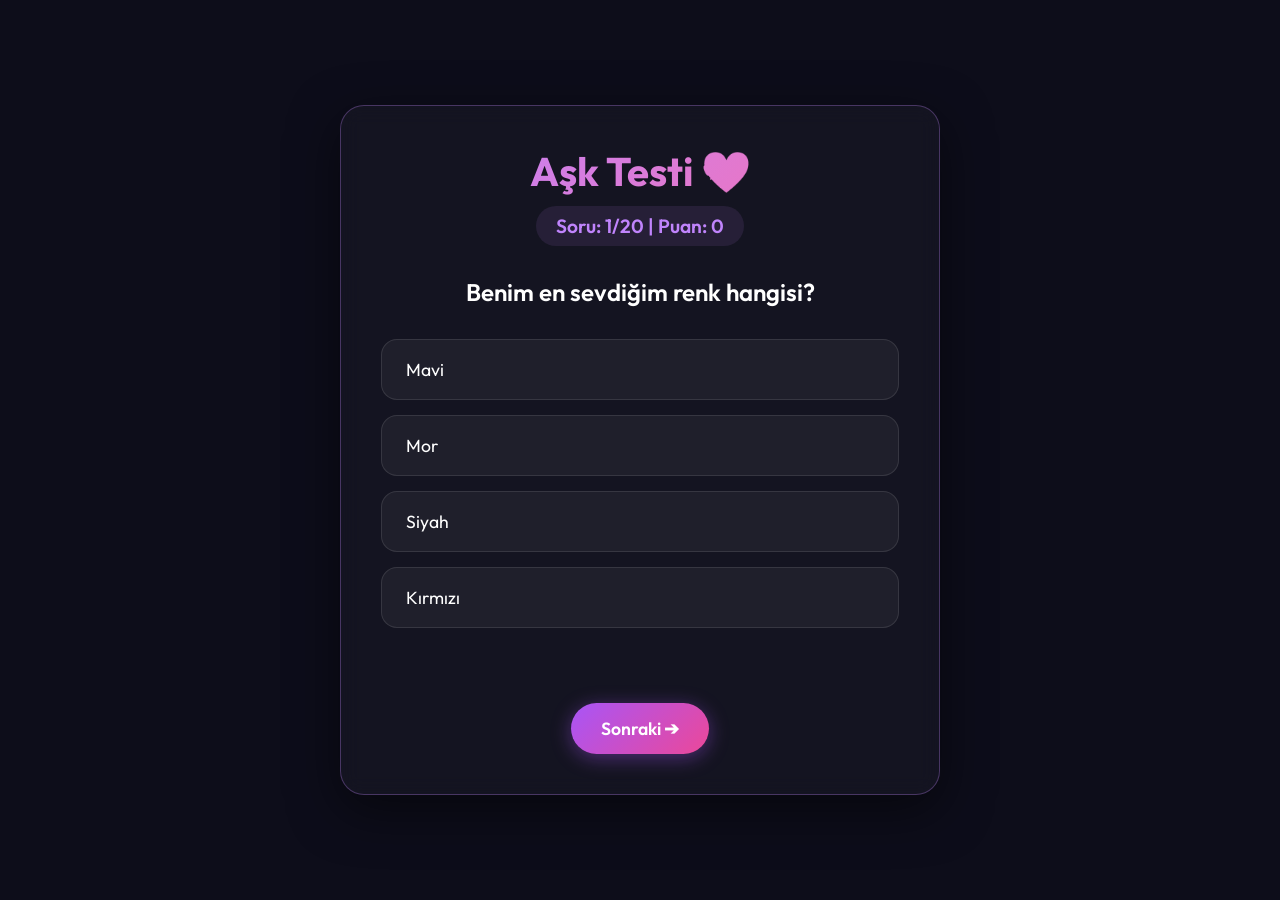
==== ask-testi.html @ 6052b3bc "Add files via upload" ====
<!DOCTYPE html>
<html lang="tr">

<head>
    <meta charset="UTF-8">
    <meta name="viewport" content="width=device-width, initial-scale=1.0">
    <title>Aşk Testi | 💝</title>
    <link href="https://fonts.googleapis.com/css2?family=Outfit:wght@300;400;600;700;800&display=swap" rel="stylesheet">
    <style>
        * {
            margin: 0;
            padding: 0;
            box-sizing: border-box;
        }

        body {
            font-family: 'Outfit', sans-serif;
            background: #0d0d1a;
            min-height: 100vh;
            display: flex;
            flex-direction: column;
            align-items: center;
            justify-content: center;
            padding: 20px;
            color: white;
            overflow-x: hidden;
        }

        /* Arka plan parçacıkları */
        .particles {
            position: fixed;
            top: 0; left: 0;
            width: 100%; height: 100%;
            pointer-events: none;
            z-index: 0;
        }
        .particle {
            position: absolute;
            font-size: 18px;
            animation: floatUp linear infinite;
            opacity: 0;
        }
        @keyframes floatUp {
            0%   { transform: translateY(100vh) scale(0.5); opacity: 0; }
            10%  { opacity: 0.6; }
            90%  { opacity: 0.3; }
            100% { transform: translateY(-10vh) scale(1.2); opacity: 0; }
        }

        .quiz-container {
            position: relative;
            z-index: 1;
            background: rgba(255, 255, 255, 0.03);
            border: 1px solid rgba(192, 132, 252, 0.3);
            border-radius: 24px;
            padding: 40px;
            max-width: 600px;
            width: 100%;
            backdrop-filter: blur(10px);
            box-shadow: 0 15px 50px rgba(0, 0, 0, 0.5);
            text-align: center;
        }

        .header h1 {
            font-size: 2.5rem;
            background: linear-gradient(135deg, #c084fc, #f472b6);
            -webkit-background-clip: text;
            -webkit-text-fill-color: transparent;
            background-clip: text;
            margin-bottom: 10px;
        }

        .score-board {
            font-size: 1.2rem;
            color: #c084fc;
            font-weight: 600;
            margin-bottom: 30px;
            background: rgba(192, 132, 252, 0.1);
            display: inline-block;
            padding: 8px 20px;
            border-radius: 50px;
        }

        .question-text {
            font-size: 1.5rem;
            font-weight: 600;
            margin-bottom: 30px;
            line-height: 1.4;
        }

        .options {
            display: flex;
            flex-direction: column;
            gap: 15px;
        }

        .option-btn {
            background: rgba(255, 255, 255, 0.05);
            border: 1px solid rgba(255, 255, 255, 0.1);
            color: white;
            padding: 18px 24px;
            border-radius: 16px;
            font-family: 'Outfit', sans-serif;
            font-size: 1.1rem;
            cursor: pointer;
            transition: all 0.3s;
            text-align: left;
            position: relative;
            overflow: hidden;
        }

        .option-btn:hover {
            background: rgba(192, 132, 252, 0.15);
            border-color: rgba(192, 132, 252, 0.5);
            transform: translateX(5px);
        }

        .option-btn.correct {
            background: rgba(34, 197, 94, 0.2);
            border-color: #22c55e;
            color: #4ade80;
        }

        .option-btn.wrong {
            background: rgba(239, 68, 68, 0.2);
            border-color: #ef4444;
            color: #f87171;
        }

        .feedback {
            margin-top: 20px;
            font-size: 1.2rem;
            font-weight: 600;
            min-height: 30px;
            transition: opacity 0.3s;
        }

        .nav-btn {
            background: linear-gradient(135deg, #a855f7, #ec4899);
            color: white;
            border: none;
            padding: 14px 30px;
            border-radius: 50px;
            font-family: 'Outfit', sans-serif;
            font-size: 1.1rem;
            font-weight: 600;
            cursor: pointer;
            box-shadow: 0 4px 20px rgba(168, 85, 247, 0.4);
            transition: transform 0.2s, box-shadow 0.2s;
        }

        .nav-btn:hover {
            transform: translateY(-2px);
            box-shadow: 0 8px 30px rgba(168, 85, 247, 0.6);
        }
        
        .nav-btn.secondary {
            background: rgba(255,255,255,0.1);
            box-shadow: none;
            border: 1px solid rgba(255,255,255,0.2);
        }
        .nav-btn.secondary:hover {
            background: rgba(255,255,255,0.15);
            box-shadow: 0 4px 15px rgba(255,255,255,0.1);
        }

        .result-screen {
            display: none;
        }
        
        .result-emoji {
            font-size: 5rem;
            margin-bottom: 20px;
            animation: bounce 1s ease infinite alternate;
        }

        .result-message {
            font-size: 1.4rem;
            color: #e2e8f0;
            margin: 20px 0 30px;
            line-height: 1.5;
        }

        .btn-secondary {
            display: inline-block;
            margin-top: 15px;
            background: rgba(255,255,255,0.06);
            color: #d1d5db;
            border: 1px solid rgba(255,255,255,0.1);
            padding: 12px 30px;
            border-radius: 50px;
            font-family: 'Outfit', sans-serif;
            font-size: 1rem;
            text-decoration: none;
            transition: all 0.25s ease;
        }
        
        .btn-secondary:hover {
            background: rgba(255,255,255,0.12);
            color: white;
        }

        @keyframes bounce {
            from { transform: translateY(0); }
            to { transform: translateY(-15px); }
        }
    </style>
</head>

<body>
    <div class="particles" id="particles"></div>

    <div class="quiz-container">
        <div id="quizScreen">
            <div class="header">
                <h1>Aşk Testi 💝</h1>
            </div>
            <div class="score-board">
                Soru: <span id="questionCount">1/20</span> | Puan: <span id="scoreDisplay">0</span>
            </div>

            <div class="question-text" id="questionText">Soru yükleniyor...</div>
            
            <div class="options" id="optionsContainer">
                <!-- Butonlar buraya gelecek -->
            </div>

            <div class="feedback" id="feedbackMsg"></div>
            
            <div class="navigation-buttons" style="display: flex; gap: 15px; justify-content: center; margin-top: 25px;">
                <button class="nav-btn secondary" id="prevBtn" onclick="prevQuestion()" style="display: none;">⬅ Önceki</button>
                <button class="nav-btn" id="nextBtn" onclick="nextQuestion()" style="display: none;">Sonraki ➔</button>
            </div>
        </div>

        <div id="resultScreen" class="result-screen">
            <div class="result-emoji" id="resultEmoji">🏆</div>
            <div class="header">
                <h1>Test Bitti!</h1>
            </div>
            <div class="result-message" id="resultMessage">
                Sonuçlar hesaplanıyor...
            </div>
            <button class="nav-btn" style="display: inline-block;" onclick="restartQuiz()">Tekrar Oyna 🔄</button>
            <br>
            <a href="oyunlar.html" class="btn-secondary">🎮 Oyunlara Dön</a>
        </div>
    </div>

    <script>
        const questions = [
            {
                question: "Benim en sevdiğim renk hangisi?",
                options: ["Mavi", "Mor", "Siyah", "Kırmızı"],
                correctAnswer: 1,
                successMsg: "Evet bebeğim! 💜",
                errorMsg: "Aşk olsun, bunu nasıl bilemezsin? 🥺"
            },
            {
                question: "En sevdiğim yemek nedir?",
                options: ["Hamburger", "Pizza", "Makarna", "Lahmacun"],
                correctAnswer: 0,
                successMsg: "Afiyet olsun bize o zaman! 🍔",
                errorMsg: "Hıı demek öyle, unutulmuşuz... 😢"
            },
            {
                question: "İlk nerede tanıştık / buluştuk?",
                options: ["Kafede", "Okulda/İşte", "İnternette", "Sinemada"],
                correctAnswer: 2,
                successMsg: "O gün benim için çok özeldi... ✨",
                errorMsg: "Nasıl unutursun o günü! 💔"
            },
            {
                question: "Sence ben en çok ne yapmayı severim?",
                options: ["Oyun oynamak", "Seninle vakit geçirmek", "Uyumak", "Gezmek"],
                correctAnswer: 1,
                successMsg: "Seninle olan her anım çok değerli 🥰",
                errorMsg: "Yanlış! Cevap her zaman sensin... 🥺"
            },
            {
                question: "Seni ne kadar seviyorum?",
                options: ["Çok", "Çook", "Dünyalar kadar", "Kelimelerle anlatılamayacak kadar çok"],
                correctAnswer: 3, 
                successMsg: "Sonsuza dek canım sevgilim... ❤️",
                errorMsg: "Bu sorunun yanlış cevabı yoktu ama en doğrusu buydu! 😅"
            },
            {
                question: "En gıcık olduğum huyum / şey nedir?",
                options: ["Yalan söylenmesi", "Bekletilmek", "Aç kalmak", "Hepsi"],
                correctAnswer: 3, 
                successMsg: "Beni çok iyi tanıyorsun! 😂",
                errorMsg: "Biraz daha dikkatli düşünmeliydin..."
            },
            {
                question: "Beraber izlemekten en çok keyif aldığım film türü nedir?",
                options: ["Korku", "Romantik", "Bilim Kurgu", "Komedi"],
                correctAnswer: 1, 
                successMsg: "Seninle romantik filmler bir başka güzel 🍿",
                errorMsg: "Birlikteyken korku filmi izlemeyi sevmediğimi biliyorsun! 😱"
            },
            {
                question: "Beni en çok ne mutlu eder?",
                options: ["Bana sürpriz yapman", "Sarılman", "Güzel sözler duymak", "Hepsi"],
                correctAnswer: 3, 
                successMsg: "Senin yaptığın her şey beni çok mutlu ediyor! 🥰",
                errorMsg: "Hepsi demeni beklerdim..."
            },
            {
                question: "Geceleri uyumadan önce en son ne düşünürüm?",
                options: ["Yarın ne yiyeceğimi", "Seni", "İş/Okul", "Hiçbir şey"],
                correctAnswer: 1, 
                successMsg: "Hep aklımdasın... 🌙",
                errorMsg: "Sence senden başka ne düşünebilirim ki? 🥺"
            },
            {
                question: "Benim en sevdiğim mevsim hangisidir?",
                options: ["İlkbahar", "Yaz", "Sonbahar", "Kış"],
                correctAnswer: 1, 
                successMsg: "Yaz mevsimi ve seninle tatil! ☀️",
                errorMsg: "Üşümeyi sevmediğimi unuttun galiba 🥶"
            },
            {
                question: "Hangi tatlıya asla hayır diyemem?",
                options: ["Çikolata", "Sütlaç", "Baklava", "Dondurma"],
                correctAnswer: 0, 
                successMsg: "Çikolata krizlerimi iyi biliyorsun 🍫",
                errorMsg: "Beni hiç tanımamışsın... 😭"
            },
            {
                question: "Eğer bir süper gücüm olsaydı ne olsun isterdim?",
                options: ["Uçmak", "Zihin okumak", "Görünmez olmak", "Zamanı durdurmak"],
                correctAnswer: 3, 
                successMsg: "Seninle geçirdiğim zamanı durdurmak isterdim ⏳",
                errorMsg: "Yanlış süper güç! 🦸"
            },
            {
                question: "Sinirlendiğimde beni en kolay ne sakinleştirir?",
                options: ["Yalnız kalmak", "Tatlı yemek", "Seninle konuşmak", "Uyumak"],
                correctAnswer: 2, 
                successMsg: "Sesin bana her zaman huzur veriyor 🎶",
                errorMsg: "Beni yalnız bırakma lütfen 🥺"
            },
            {
                question: "İlk el ele tutuştuğumuz anı hatırlıyor musun?",
                options: ["Evet", "Hayır", "Emin değilim", "Unutmak mümkün mü!"],
                correctAnswer: 3, 
                successMsg: "O an kalbim yerinden çıkacak gibiydi 💓",
                errorMsg: "Böyle bir anı nasıl unutursun? 💔"
            },
            {
                question: "Gelecekte beraber en çok nereye gitmek isterim?",
                options: ["Paris", "Maldivler", "Kapadokya", "Senin olduğun her yer"],
                correctAnswer: 3, 
                successMsg: "Sen yoksan hiçbir yerin anlamı yok 🌍",
                errorMsg: "Yanlış cevap! Seninle her yer güzel."
            },
            {
                question: "Benim favori içeceğim nedir?",
                options: ["Çay", "Kahve", "Meyve Suyu", "Kola"],
                correctAnswer: 1, 
                successMsg: "Kahve olmadan güne başlayamam ☕",
                errorMsg: "Çayı da severim ama favorim değil!"
            },
            {
                question: "Sabahları uyanınca ilk yaptığım şey nedir?",
                options: ["Telefona bakmak", "Su içmek", "Sana günaydın mesajı atmak", "Yüzümü yıkamak"],
                correctAnswer: 2, 
                successMsg: "Güne seninle başlamak en güzeli 🌞",
                errorMsg: "İlk işim her zaman sana yazmak olur!"
            },
            {
                question: "Eğer hayatım bir film olsaydı adı ne olurdu?",
                options: ["Aşk Tesadüfleri Sever", "Uykucu Şirin", "Oburiks", "Seninle Bir Ömür"],
                correctAnswer: 3, 
                successMsg: "Seninle bir ömür boyu... 🎬",
                errorMsg: "Aşk olsun, bana obur mu demek istedin? 😂"
            },
            {
                question: "Benim için ilişkideki en önemli şey nedir?",
                options: ["Güven", "Saygı", "Sevgi", "Hepsi"],
                correctAnswer: 3, 
                successMsg: "Hepsi birbiriyle bağlantılı, doğru! 🤝",
                errorMsg: "Sadece biri yeterli değil ki..."
            },
            {
                question: "Beni tek kelimeyle anlatsan bu ne olurdu?",
                options: ["Tatlı", "Aşk", "İnatçı", "Her şeyim"],
                correctAnswer: 3, 
                successMsg: "Sen de benim her şeyimsin! 💖",
                errorMsg: "İnatçı olduğum doğru ama cevap bu değildi! 😝"
            }
        ];

        let currentQuestionIndex = 0;
        let score = 0;
        let userAnswers = new Array(questions.length).fill(null);

        function initQuiz() {
            createParticles();
            loadQuestion();
        }

        function loadQuestion() {
            const q = questions[currentQuestionIndex];
            document.getElementById('questionCount').textContent = `${currentQuestionIndex + 1}/${questions.length}`;
            document.getElementById('questionText').textContent = q.question;
            
            // Butonları ayarla
            document.getElementById('prevBtn').style.display = currentQuestionIndex > 0 ? 'inline-block' : 'none';
            
            const nextBtn = document.getElementById('nextBtn');
            nextBtn.style.display = 'inline-block'; // Artık cevaplamadan da ileri gidilebilir
            if (currentQuestionIndex === questions.length - 1) {
                nextBtn.textContent = 'Sonuçları Gör 🏆';
            } else {
                nextBtn.textContent = 'Sonraki ➔';
            }
            
            const optionsContainer = document.getElementById('optionsContainer');
            optionsContainer.innerHTML = '';
            
            q.options.forEach((opt, index) => {
                const btn = document.createElement('button');
                btn.className = 'option-btn';
                btn.textContent = opt;
                
                // Eğer cevaplanmışsa durumu geri yükle
                if (userAnswers[currentQuestionIndex] !== null) {
                    btn.onclick = null;
                    btn.style.cursor = 'default';
                    if (index === q.correctAnswer) {
                        btn.classList.add('correct');
                    } else if (index === userAnswers[currentQuestionIndex]) {
                        btn.classList.add('wrong');
                    }
                } else {
                    btn.onclick = () => selectOption(index, btn);
                }
                optionsContainer.appendChild(btn);
            });

            // Geri bildirimi geri yükle
            const feedbackMsg = document.getElementById('feedbackMsg');
            if (userAnswers[currentQuestionIndex] !== null) {
                if (userAnswers[currentQuestionIndex] === q.correctAnswer) {
                    feedbackMsg.textContent = q.successMsg;
                    feedbackMsg.style.color = '#4ade80';
                } else {
                    feedbackMsg.textContent = q.errorMsg;
                    feedbackMsg.style.color = '#f87171';
                }
            } else {
                feedbackMsg.textContent = '';
            }
            
            updateScoreDisplay();
        }

        function updateScoreDisplay() {
            score = 0;
            userAnswers.forEach((ans, idx) => {
                if (ans !== null && ans === questions[idx].correctAnswer) {
                    score += 5;
                }
            });
            document.getElementById('scoreDisplay').textContent = score;
        }

        function selectOption(selectedIndex, btnElement) {
            if (userAnswers[currentQuestionIndex] !== null) return; // Zaten cevaplandıysa işlem yapma
            
            userAnswers[currentQuestionIndex] = selectedIndex;
            
            const q = questions[currentQuestionIndex];
            const buttons = document.querySelectorAll('.option-btn');
            
            if (selectedIndex === q.correctAnswer) {
                btnElement.classList.add('correct');
                document.getElementById('feedbackMsg').textContent = q.successMsg;
                document.getElementById('feedbackMsg').style.color = '#4ade80';
            } else {
                btnElement.classList.add('wrong');
                buttons[q.correctAnswer].classList.add('correct');
                document.getElementById('feedbackMsg').textContent = q.errorMsg;
                document.getElementById('feedbackMsg').style.color = '#f87171';
            }
            
            updateScoreDisplay();
            document.getElementById('nextBtn').style.display = 'inline-block';
        }

        function nextQuestion() {
            if (currentQuestionIndex < questions.length - 1) {
                currentQuestionIndex++;
                loadQuestion();
            } else {
                showResults();
            }
        }

        function prevQuestion() {
            if (currentQuestionIndex > 0) {
                currentQuestionIndex--;
                loadQuestion();
            }
        }

        function showResults() {
            document.getElementById('quizScreen').style.display = 'none';
            document.getElementById('resultScreen').style.display = 'block';
            
            const resultEmoji = document.getElementById('resultEmoji');
            const resultMsg = document.getElementById('resultMessage');
            
            if (score === 100) {
                resultEmoji.textContent = '👑';
                resultMsg.innerHTML = `Mükemmel! Bütün soruları doğru bildin.<br><br><strong>Puanın: ${score}</strong><br><br>Beni gerçekten çok iyi tanıyorsun sevgilim! Seni çok seviyorum! ❤️`;
            } else if (score >= 60) {
                resultEmoji.textContent = '🥰';
                resultMsg.innerHTML = `Çok iyi! Çoğunu doğru bildin.<br><br><strong>Puanın: ${score}</strong><br><br>Birkaç ufak hata olsa da beni çok iyi tanıyorsun! 💕`;
            } else {
                resultEmoji.textContent = '🥺';
                resultMsg.innerHTML = `Olsun bebeğim...<br><br><strong>Puanın: ${score}</strong><br><br>Beni daha iyi tanımak için bol bol vaktimiz olacak! 💞`;
            }
        }

        function restartQuiz() {
            currentQuestionIndex = 0;
            score = 0;
            userAnswers = new Array(questions.length).fill(null);
            document.getElementById('scoreDisplay').textContent = score;
            document.getElementById('resultScreen').style.display = 'none';
            document.getElementById('quizScreen').style.display = 'block';
            loadQuestion();
        }

        function createParticles() {
            const container = document.getElementById('particles');
            const emojis = ['💝', '💖', '💗', '💓', '💞', '💕', '💘'];
            for (let i = 0; i < 15; i++) {
                const p = document.createElement('div');
                p.className = 'particle';
                p.textContent = emojis[Math.floor(Math.random() * emojis.length)];
                p.style.left = Math.random() * 100 + 'vw';
                p.style.animationDuration = (5 + Math.random() * 5) + 's';
                p.style.animationDelay = (Math.random() * 5) + 's';
                p.style.fontSize = (16 + Math.random() * 10) + 'px';
                container.appendChild(p);
            }
        }

        initQuiz();
    </script>
</body>
</html>
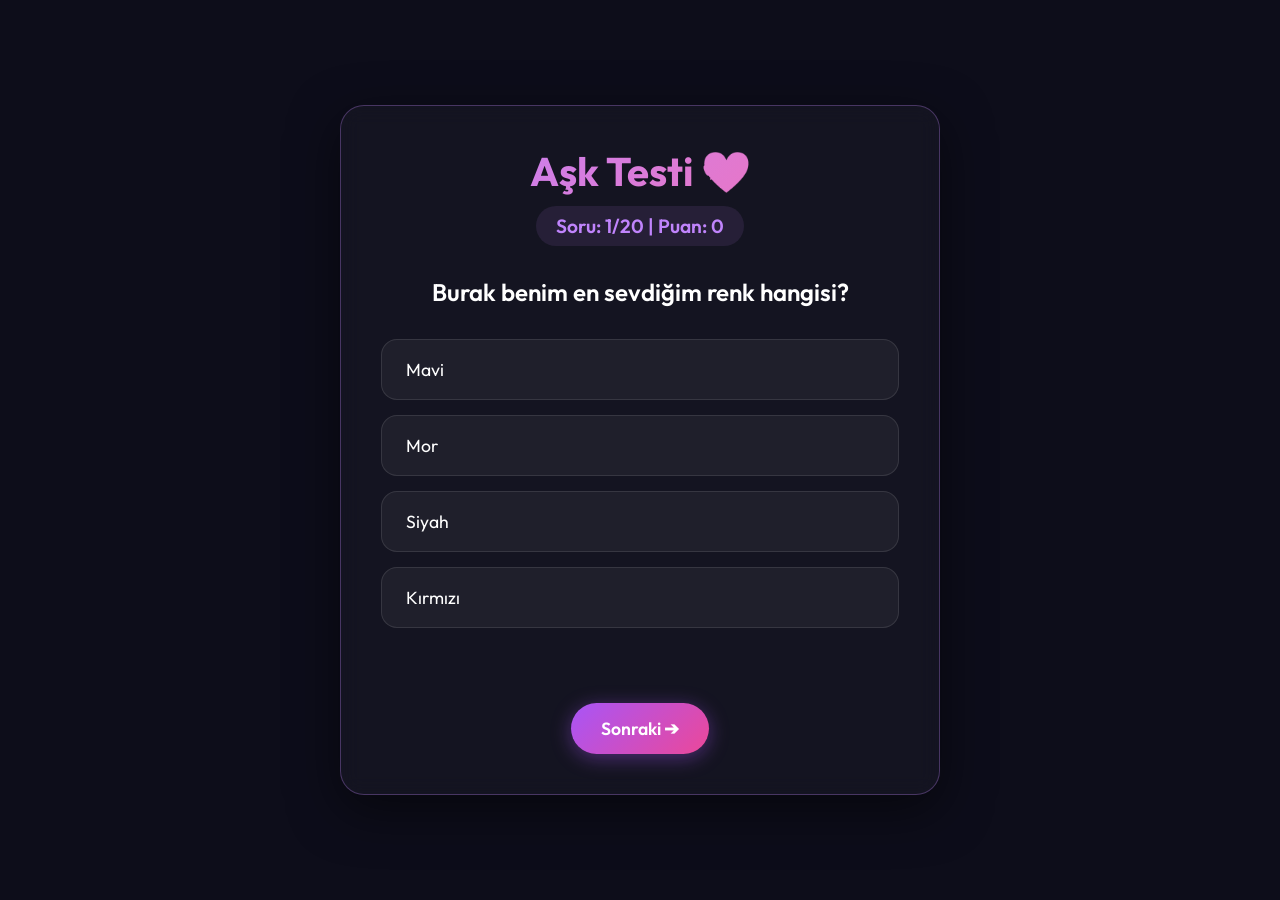
==== commit 131822f5: "Add files via upload" ====
--- a/ask-testi.html
+++ b/ask-testi.html
@@ -29,22 +29,39 @@
         /* Arka plan parçacıkları */
         .particles {
             position: fixed;
-            top: 0; left: 0;
-            width: 100%; height: 100%;
+            top: 0;
+            left: 0;
+            width: 100%;
+            height: 100%;
             pointer-events: none;
             z-index: 0;
         }
+
         .particle {
             position: absolute;
             font-size: 18px;
             animation: floatUp linear infinite;
             opacity: 0;
         }
+
         @keyframes floatUp {
-            0%   { transform: translateY(100vh) scale(0.5); opacity: 0; }
-            10%  { opacity: 0.6; }
-            90%  { opacity: 0.3; }
-            100% { transform: translateY(-10vh) scale(1.2); opacity: 0; }
+            0% {
+                transform: translateY(100vh) scale(0.5);
+                opacity: 0;
+            }
+
+            10% {
+                opacity: 0.6;
+            }
+
+            90% {
+                opacity: 0.3;
+            }
+
+            100% {
+                transform: translateY(-10vh) scale(1.2);
+                opacity: 0;
+            }
         }
 
         .quiz-container {
@@ -153,21 +170,22 @@
             transform: translateY(-2px);
             box-shadow: 0 8px 30px rgba(168, 85, 247, 0.6);
         }
-        
+
         .nav-btn.secondary {
-            background: rgba(255,255,255,0.1);
+            background: rgba(255, 255, 255, 0.1);
             box-shadow: none;
-            border: 1px solid rgba(255,255,255,0.2);
-        }
+            border: 1px solid rgba(255, 255, 255, 0.2);
+        }
+
         .nav-btn.secondary:hover {
-            background: rgba(255,255,255,0.15);
-            box-shadow: 0 4px 15px rgba(255,255,255,0.1);
+            background: rgba(255, 255, 255, 0.15);
+            box-shadow: 0 4px 15px rgba(255, 255, 255, 0.1);
         }
 
         .result-screen {
             display: none;
         }
-        
+
         .result-emoji {
             font-size: 5rem;
             margin-bottom: 20px;
@@ -184,9 +202,9 @@
         .btn-secondary {
             display: inline-block;
             margin-top: 15px;
-            background: rgba(255,255,255,0.06);
+            background: rgba(255, 255, 255, 0.06);
             color: #d1d5db;
-            border: 1px solid rgba(255,255,255,0.1);
+            border: 1px solid rgba(255, 255, 255, 0.1);
             padding: 12px 30px;
             border-radius: 50px;
             font-family: 'Outfit', sans-serif;
@@ -194,15 +212,20 @@
             text-decoration: none;
             transition: all 0.25s ease;
         }
-        
+
         .btn-secondary:hover {
-            background: rgba(255,255,255,0.12);
+            background: rgba(255, 255, 255, 0.12);
             color: white;
         }
 
         @keyframes bounce {
-            from { transform: translateY(0); }
-            to { transform: translateY(-15px); }
+            from {
+                transform: translateY(0);
+            }
+
+            to {
+                transform: translateY(-15px);
+            }
         }
     </style>
 </head>
@@ -220,15 +243,17 @@
             </div>
 
             <div class="question-text" id="questionText">Soru yükleniyor...</div>
-            
+
             <div class="options" id="optionsContainer">
                 <!-- Butonlar buraya gelecek -->
             </div>
 
             <div class="feedback" id="feedbackMsg"></div>
-            
-            <div class="navigation-buttons" style="display: flex; gap: 15px; justify-content: center; margin-top: 25px;">
-                <button class="nav-btn secondary" id="prevBtn" onclick="prevQuestion()" style="display: none;">⬅ Önceki</button>
+
+            <div class="navigation-buttons"
+                style="display: flex; gap: 15px; justify-content: center; margin-top: 25px;">
+                <button class="nav-btn secondary" id="prevBtn" onclick="prevQuestion()" style="display: none;">⬅
+                    Önceki</button>
                 <button class="nav-btn" id="nextBtn" onclick="nextQuestion()" style="display: none;">Sonraki ➔</button>
             </div>
         </div>
@@ -250,144 +275,144 @@
     <script>
         const questions = [
             {
-                question: "Benim en sevdiğim renk hangisi?",
+                question: "Burak benim en sevdiğim renk hangisi?",
                 options: ["Mavi", "Mor", "Siyah", "Kırmızı"],
                 correctAnswer: 1,
                 successMsg: "Evet bebeğim! 💜",
                 errorMsg: "Aşk olsun, bunu nasıl bilemezsin? 🥺"
             },
             {
-                question: "En sevdiğim yemek nedir?",
-                options: ["Hamburger", "Pizza", "Makarna", "Lahmacun"],
+                question: "Merve burada en sevdiğim yemek nedir?",
+                options: ["Hamburger", "Pizza", "Kremalı Mantarlı Makarna", "Körili Tavuk"],
                 correctAnswer: 0,
                 successMsg: "Afiyet olsun bize o zaman! 🍔",
-                errorMsg: "Hıı demek öyle, unutulmuşuz... 😢"
-            },
-            {
-                question: "İlk nerede tanıştık / buluştuk?",
-                options: ["Kafede", "Okulda/İşte", "İnternette", "Sinemada"],
+                errorMsg: "Üzülme bebeğim hepsini yerim 😢"
+            },
+            {
+                question: "Burak ilk nerede tanıştık / buluştuk?",
+                options: ["Kafede", "Okulda", "Pilavcıda :D", "Sinemada"],
                 correctAnswer: 2,
-                successMsg: "O gün benim için çok özeldi... ✨",
+                successMsg: "First Date'imiz idi canım  ✨",
                 errorMsg: "Nasıl unutursun o günü! 💔"
             },
             {
-                question: "Sence ben en çok ne yapmayı severim?",
+                question: "Merve sence ben en çok ne yapmayı severim?",
                 options: ["Oyun oynamak", "Seninle vakit geçirmek", "Uyumak", "Gezmek"],
                 correctAnswer: 1,
                 successMsg: "Seninle olan her anım çok değerli 🥰",
                 errorMsg: "Yanlış! Cevap her zaman sensin... 🥺"
             },
             {
-                question: "Seni ne kadar seviyorum?",
+                question: "Burak seni ne kadar seviyorum?",
                 options: ["Çok", "Çook", "Dünyalar kadar", "Kelimelerle anlatılamayacak kadar çok"],
-                correctAnswer: 3, 
+                correctAnswer: 3,
                 successMsg: "Sonsuza dek canım sevgilim... ❤️",
                 errorMsg: "Bu sorunun yanlış cevabı yoktu ama en doğrusu buydu! 😅"
             },
             {
-                question: "En gıcık olduğum huyum / şey nedir?",
+                question: "Merve en gıcık olduğun huyun / şey nedir?",
                 options: ["Yalan söylenmesi", "Bekletilmek", "Aç kalmak", "Hepsi"],
-                correctAnswer: 3, 
+                correctAnswer: 3,
                 successMsg: "Beni çok iyi tanıyorsun! 😂",
                 errorMsg: "Biraz daha dikkatli düşünmeliydin..."
             },
             {
-                question: "Beraber izlemekten en çok keyif aldığım film türü nedir?",
+                question: "Burak beraber izlemekten en çok keyif aldığım film türü nedir?",
                 options: ["Korku", "Romantik", "Bilim Kurgu", "Komedi"],
-                correctAnswer: 1, 
+                correctAnswer: 1,
                 successMsg: "Seninle romantik filmler bir başka güzel 🍿",
                 errorMsg: "Birlikteyken korku filmi izlemeyi sevmediğimi biliyorsun! 😱"
             },
             {
-                question: "Beni en çok ne mutlu eder?",
+                question: "Merve beni en çok ne mutlu eder?",
                 options: ["Bana sürpriz yapman", "Sarılman", "Güzel sözler duymak", "Hepsi"],
-                correctAnswer: 3, 
+                correctAnswer: 3,
                 successMsg: "Senin yaptığın her şey beni çok mutlu ediyor! 🥰",
                 errorMsg: "Hepsi demeni beklerdim..."
             },
             {
-                question: "Geceleri uyumadan önce en son ne düşünürüm?",
+                question: "Burak geceleri uyumadan önce en son ne düşünürüm?",
                 options: ["Yarın ne yiyeceğimi", "Seni", "İş/Okul", "Hiçbir şey"],
-                correctAnswer: 1, 
+                correctAnswer: 1,
                 successMsg: "Hep aklımdasın... 🌙",
                 errorMsg: "Sence senden başka ne düşünebilirim ki? 🥺"
             },
             {
-                question: "Benim en sevdiğim mevsim hangisidir?",
+                question: "Merve benim en sevdiğim mevsim hangisidir?",
                 options: ["İlkbahar", "Yaz", "Sonbahar", "Kış"],
-                correctAnswer: 1, 
+                correctAnswer: 1,
                 successMsg: "Yaz mevsimi ve seninle tatil! ☀️",
                 errorMsg: "Üşümeyi sevmediğimi unuttun galiba 🥶"
             },
             {
-                question: "Hangi tatlıya asla hayır diyemem?",
-                options: ["Çikolata", "Sütlaç", "Baklava", "Dondurma"],
-                correctAnswer: 0, 
-                successMsg: "Çikolata krizlerimi iyi biliyorsun 🍫",
+                question: "Merve hangi tatlıya asla hayır diyemem?",
+                options: ["Ekmek Kadayıfı", "Ayva Tatlısı", "Baklava", "Tiramisu"],
+                correctAnswer: 0,
+                successMsg: "Bollll kaymaklı",
                 errorMsg: "Beni hiç tanımamışsın... 😭"
             },
             {
-                question: "Eğer bir süper gücüm olsaydı ne olsun isterdim?",
+                question: "Merve eğer bir süper gücün olsaydı ne olsun isterdin?",
                 options: ["Uçmak", "Zihin okumak", "Görünmez olmak", "Zamanı durdurmak"],
-                correctAnswer: 3, 
+                correctAnswer: 3,
                 successMsg: "Seninle geçirdiğim zamanı durdurmak isterdim ⏳",
                 errorMsg: "Yanlış süper güç! 🦸"
             },
             {
-                question: "Sinirlendiğimde beni en kolay ne sakinleştirir?",
+                question: "Burak sinirlendiğimde beni en kolay ne sakinleştirir?",
                 options: ["Yalnız kalmak", "Tatlı yemek", "Seninle konuşmak", "Uyumak"],
-                correctAnswer: 2, 
+                correctAnswer: 2,
                 successMsg: "Sesin bana her zaman huzur veriyor 🎶",
                 errorMsg: "Beni yalnız bırakma lütfen 🥺"
             },
             {
-                question: "İlk el ele tutuştuğumuz anı hatırlıyor musun?",
+                question: "Merve ilk el ele tutuştuğumuz anı hatırlıyor musun?",
                 options: ["Evet", "Hayır", "Emin değilim", "Unutmak mümkün mü!"],
-                correctAnswer: 3, 
+                correctAnswer: 3,
                 successMsg: "O an kalbim yerinden çıkacak gibiydi 💓",
                 errorMsg: "Böyle bir anı nasıl unutursun? 💔"
             },
             {
-                question: "Gelecekte beraber en çok nereye gitmek isterim?",
-                options: ["Paris", "Maldivler", "Kapadokya", "Senin olduğun her yer"],
-                correctAnswer: 3, 
+                question: "Burak gelecekte beraber en çok nereye gitmek isterim?",
+                options: ["Paris", "Maldivler", "İtalya", "Senin olduğun her yer"],
+                correctAnswer: 3,
                 successMsg: "Sen yoksan hiçbir yerin anlamı yok 🌍",
                 errorMsg: "Yanlış cevap! Seninle her yer güzel."
             },
             {
-                question: "Benim favori içeceğim nedir?",
+                question: "Merve benim favori içeceğim nedir?",
                 options: ["Çay", "Kahve", "Meyve Suyu", "Kola"],
-                correctAnswer: 1, 
+                correctAnswer: 1,
                 successMsg: "Kahve olmadan güne başlayamam ☕",
                 errorMsg: "Çayı da severim ama favorim değil!"
             },
             {
-                question: "Sabahları uyanınca ilk yaptığım şey nedir?",
+                question: "Burak sabahları uyanınca ilk yaptığım şey nedir?",
                 options: ["Telefona bakmak", "Su içmek", "Sana günaydın mesajı atmak", "Yüzümü yıkamak"],
-                correctAnswer: 2, 
+                correctAnswer: 2,
                 successMsg: "Güne seninle başlamak en güzeli 🌞",
                 errorMsg: "İlk işim her zaman sana yazmak olur!"
             },
             {
-                question: "Eğer hayatım bir film olsaydı adı ne olurdu?",
+                question: "Merve eğer hayatım bir film olsaydı adı ne olurdu?",
                 options: ["Aşk Tesadüfleri Sever", "Uykucu Şirin", "Oburiks", "Seninle Bir Ömür"],
-                correctAnswer: 3, 
+                correctAnswer: 3,
                 successMsg: "Seninle bir ömür boyu... 🎬",
                 errorMsg: "Aşk olsun, bana obur mu demek istedin? 😂"
             },
             {
-                question: "Benim için ilişkideki en önemli şey nedir?",
+                question: "Burak benim için ilişkideki en önemli şey nedir?",
                 options: ["Güven", "Saygı", "Sevgi", "Hepsi"],
-                correctAnswer: 3, 
+                correctAnswer: 3,
                 successMsg: "Hepsi birbiriyle bağlantılı, doğru! 🤝",
                 errorMsg: "Sadece biri yeterli değil ki..."
             },
             {
-                question: "Beni tek kelimeyle anlatsan bu ne olurdu?",
+                question: "Merve beni tek kelimeyle anlatsan bu ne olurdu?",
                 options: ["Tatlı", "Aşk", "İnatçı", "Her şeyim"],
-                correctAnswer: 3, 
+                correctAnswer: 3,
                 successMsg: "Sen de benim her şeyimsin! 💖",
-                errorMsg: "İnatçı olduğum doğru ama cevap bu değildi! 😝"
+                errorMsg: "Tatlı sevdiğim ve olduğum doğru ama cevap bu değildi! 😝"
             }
         ];
 
@@ -404,10 +429,10 @@
             const q = questions[currentQuestionIndex];
             document.getElementById('questionCount').textContent = `${currentQuestionIndex + 1}/${questions.length}`;
             document.getElementById('questionText').textContent = q.question;
-            
+
             // Butonları ayarla
             document.getElementById('prevBtn').style.display = currentQuestionIndex > 0 ? 'inline-block' : 'none';
-            
+
             const nextBtn = document.getElementById('nextBtn');
             nextBtn.style.display = 'inline-block'; // Artık cevaplamadan da ileri gidilebilir
             if (currentQuestionIndex === questions.length - 1) {
@@ -415,15 +440,15 @@
             } else {
                 nextBtn.textContent = 'Sonraki ➔';
             }
-            
+
             const optionsContainer = document.getElementById('optionsContainer');
             optionsContainer.innerHTML = '';
-            
+
             q.options.forEach((opt, index) => {
                 const btn = document.createElement('button');
                 btn.className = 'option-btn';
                 btn.textContent = opt;
-                
+
                 // Eğer cevaplanmışsa durumu geri yükle
                 if (userAnswers[currentQuestionIndex] !== null) {
                     btn.onclick = null;
@@ -452,7 +477,7 @@
             } else {
                 feedbackMsg.textContent = '';
             }
-            
+
             updateScoreDisplay();
         }
 
@@ -468,12 +493,12 @@
 
         function selectOption(selectedIndex, btnElement) {
             if (userAnswers[currentQuestionIndex] !== null) return; // Zaten cevaplandıysa işlem yapma
-            
+
             userAnswers[currentQuestionIndex] = selectedIndex;
-            
+
             const q = questions[currentQuestionIndex];
             const buttons = document.querySelectorAll('.option-btn');
-            
+
             if (selectedIndex === q.correctAnswer) {
                 btnElement.classList.add('correct');
                 document.getElementById('feedbackMsg').textContent = q.successMsg;
@@ -484,7 +509,7 @@
                 document.getElementById('feedbackMsg').textContent = q.errorMsg;
                 document.getElementById('feedbackMsg').style.color = '#f87171';
             }
-            
+
             updateScoreDisplay();
             document.getElementById('nextBtn').style.display = 'inline-block';
         }
@@ -508,10 +533,10 @@
         function showResults() {
             document.getElementById('quizScreen').style.display = 'none';
             document.getElementById('resultScreen').style.display = 'block';
-            
+
             const resultEmoji = document.getElementById('resultEmoji');
             const resultMsg = document.getElementById('resultMessage');
-            
+
             if (score === 100) {
                 resultEmoji.textContent = '👑';
                 resultMsg.innerHTML = `Mükemmel! Bütün soruları doğru bildin.<br><br><strong>Puanın: ${score}</strong><br><br>Beni gerçekten çok iyi tanıyorsun sevgilim! Seni çok seviyorum! ❤️`;
@@ -552,4 +577,5 @@
         initQuiz();
     </script>
 </body>
-</html>
+
+</html>
